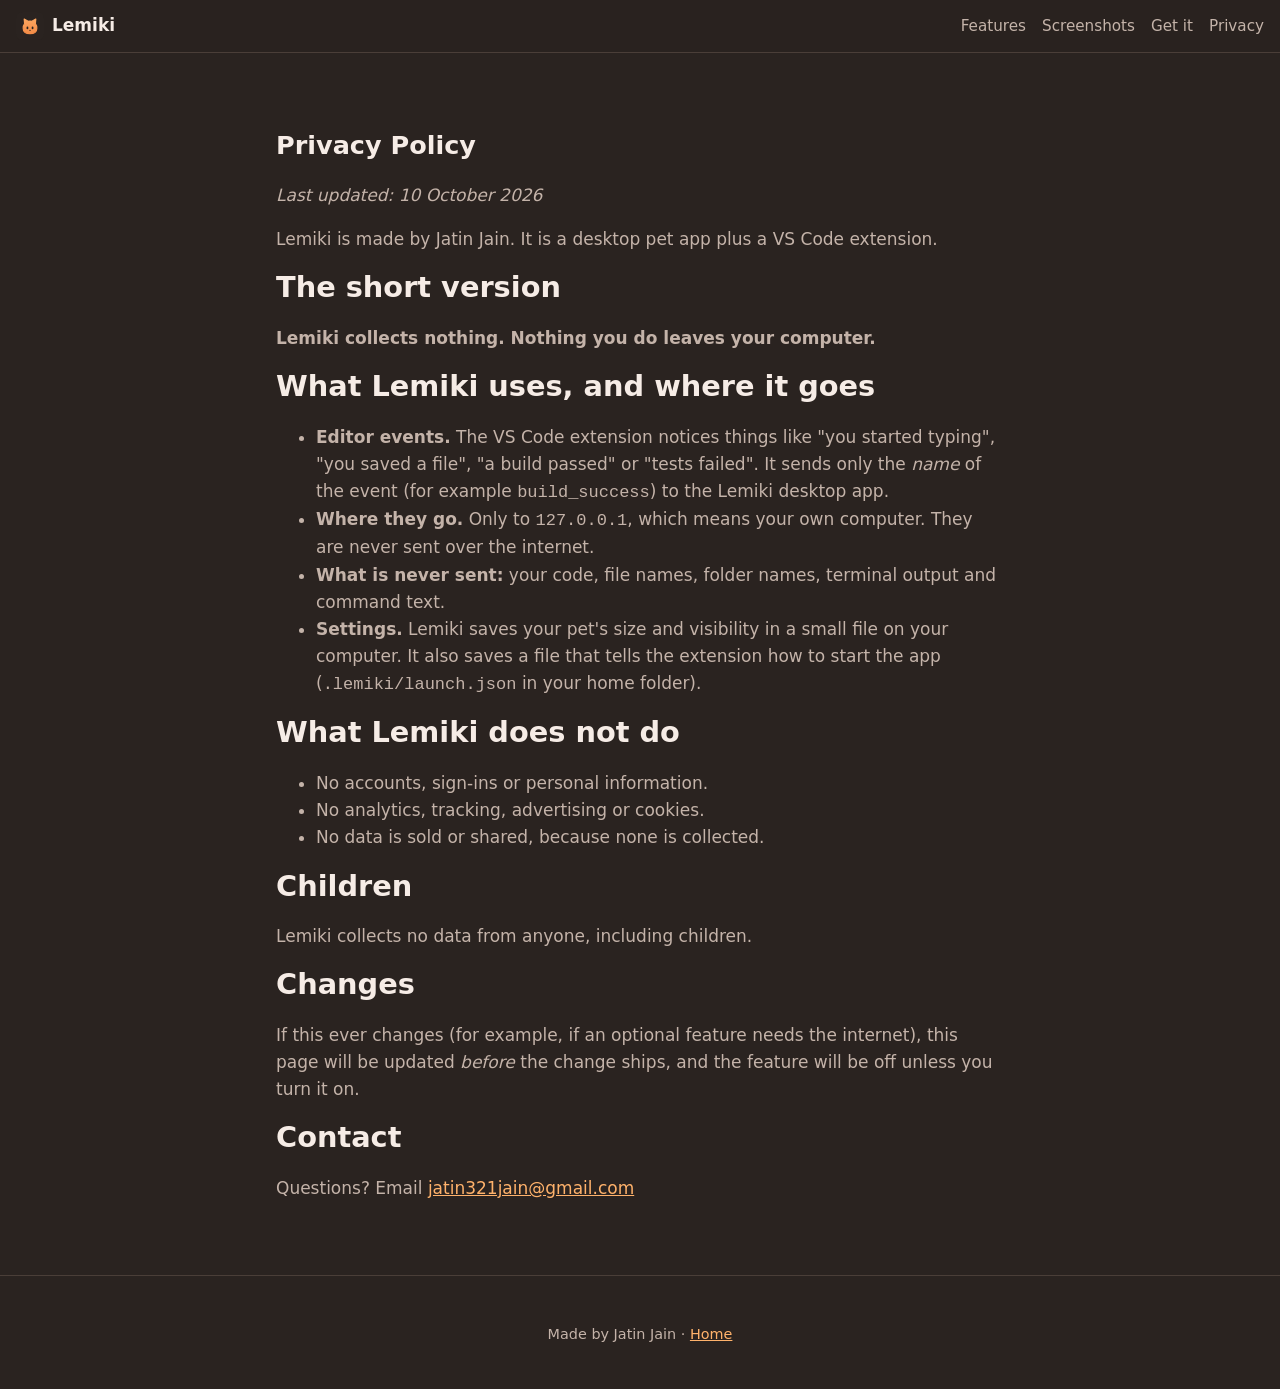
==== privacy.html @ 361c8a1d "Lemiki website: home page, privacy policy, screenshots Co-Authored-By: Claude Opus 5.5 <noreply@anth" ====
<!doctype html>
<html lang="en">
  <head>
    <meta charset="UTF-8" />
    <meta name="viewport" content="width=device-width, initial-scale=1" />
    <title>Lemiki · Privacy Policy</title>
    <meta name="description" content="Lemiki collects nothing. Nothing you do leaves your computer." />
    <link rel="icon" type="image/svg+xml" href="assets/icon.svg" />
    <link rel="stylesheet" href="styles.css" />
  </head>
  <body>
    <header class="nav">
      <a class="brand" href="./"><img src="assets/icon.svg" alt="" width="28" height="28" />Lemiki</a>
      <nav>
        <a href="./#features">Features</a>
        <a href="./#screenshots">Screenshots</a>
        <a href="./#get">Get it</a>
        <a href="privacy.html">Privacy</a>
      </nav>
    </header>

    <main>
      <section class="page">
        <h1>Privacy Policy</h1>
        <p><em>Last updated: 10 October 2026</em></p>
        <p>Lemiki is made by Jatin Jain. It is a desktop pet app plus a VS Code extension.</p>

        <h2>The short version</h2>
        <p><strong>Lemiki collects nothing. Nothing you do leaves your computer.</strong></p>

        <h2>What Lemiki uses, and where it goes</h2>
        <ul>
          <li>
            <strong>Editor events.</strong> The VS Code extension notices things like "you started typing", "you saved
            a file", "a build passed" or "tests failed". It sends only the <em>name</em> of the event (for example
            <code>build_success</code>) to the Lemiki desktop app.
          </li>
          <li>
            <strong>Where they go.</strong> Only to <code>127.0.0.1</code>, which means your own computer. They are
            never sent over the internet.
          </li>
          <li><strong>What is never sent:</strong> your code, file names, folder names, terminal output and command text.</li>
          <li>
            <strong>Settings.</strong> Lemiki saves your pet's size and visibility in a small file on your computer. It
            also saves a file that tells the extension how to start the app (<code>.lemiki/launch.json</code> in your
            home folder).
          </li>
        </ul>

        <h2>What Lemiki does not do</h2>
        <ul>
          <li>No accounts, sign-ins or personal information.</li>
          <li>No analytics, tracking, advertising or cookies.</li>
          <li>No data is sold or shared, because none is collected.</li>
        </ul>

        <h2>Children</h2>
        <p>Lemiki collects no data from anyone, including children.</p>

        <h2>Changes</h2>
        <p>
          If this ever changes (for example, if an optional feature needs the internet), this page will be updated
          <em>before</em> the change ships, and the feature will be off unless you turn it on.
        </p>

        <h2>Contact</h2>
        <p>Questions? Email <a href="mailto:jatin321jain@gmail.com">jatin321jain@gmail.com</a></p>
      </section>
    </main>

    <footer>
      <p>Made by Jatin Jain · <a href="./">Home</a></p>
    </footer>
  </body>
</html>
---- styles.css ----
:root {
  --bg: #2a2320;
  --bg-raised: #352c28;
  --line: #4a3e38;
  --text: #f6ece6;
  --muted: #c4b3a9;
  --accent: #f0803c;
  --accent-soft: #ffb26b;
  --radius: 14px;
}

* {
  box-sizing: border-box;
}

html {
  scroll-behavior: smooth;
}

body {
  margin: 0;
  background: var(--bg);
  color: var(--text);
  font: 17px/1.6 system-ui, -apple-system, 'Segoe UI', Roboto, sans-serif;
}

a {
  color: var(--accent-soft);
}

h1,
h2,
h3 {
  line-height: 1.2;
}

h2 {
  font-size: 1.8rem;
  margin: 0 0 1.25rem;
}

main > section {
  max-width: 1040px;
  margin: 0 auto;
  padding: 3.5rem 16px;
}

/* Top bar */
.nav {
  position: sticky;
  top: 0;
  z-index: 1;
  display: flex;
  align-items: center;
  justify-content: space-between;
  gap: 1rem;
  padding: 0.75rem 16px;
  background: rgb(42 35 32 / 0.92);
  backdrop-filter: blur(8px);
  border-bottom: 1px solid var(--line);
}

.brand {
  display: flex;
  align-items: center;
  gap: 0.5rem;
  color: var(--text);
  font-weight: 700;
  text-decoration: none;
}

.nav nav {
  display: flex;
  flex-wrap: wrap;
  gap: 1rem;
}

.nav nav a {
  color: var(--muted);
  text-decoration: none;
  font-size: 0.95rem;
}

.nav nav a:hover {
  color: var(--text);
}

/* Hero */
.hero {
  text-align: center;
  padding-top: 5rem !important;
}

.hero h1 {
  font-size: clamp(2.6rem, 8vw, 4rem);
  margin: 0.5rem 0;
}

.tagline {
  font-size: 1.3rem;
  color: var(--muted);
  max-width: 34rem;
  margin: 0 auto 2rem;
}

.cta {
  display: flex;
  flex-wrap: wrap;
  justify-content: center;
  gap: 0.75rem;
}

.button {
  display: inline-block;
  padding: 0.8rem 1.4rem;
  border-radius: 999px;
  border: 1px solid var(--line);
  color: var(--text);
  text-decoration: none;
  font-weight: 600;
}

.button.primary {
  background: var(--accent);
  border-color: var(--accent);
  color: #1d1714;
}

.button:hover {
  filter: brightness(1.1);
}

.note {
  color: var(--muted);
  font-size: 0.9rem;
  margin-top: 1rem;
}

/* Description */
.description p {
  max-width: 44rem;
  color: var(--muted);
}

/* Cards */
.grid {
  display: grid;
  grid-template-columns: repeat(auto-fit, minmax(220px, 1fr));
  gap: 1rem;
}

.grid.two {
  grid-template-columns: repeat(auto-fit, minmax(280px, 1fr));
}

.card,
.platform {
  background: var(--bg-raised);
  border: 1px solid var(--line);
  border-radius: var(--radius);
  padding: 1.25rem;
}

.card h3,
.platform h3 {
  margin: 0.25rem 0;
}

.card p,
.platform p {
  margin: 0;
  color: var(--muted);
}

.emoji {
  font-size: 1.8rem;
}

.facts {
  margin-top: 2rem;
  color: var(--muted);
}

.facts strong {
  color: var(--text);
}

/* Screenshots */
.screenshots figure {
  margin: 0 0 2rem;
}

.screenshots img {
  width: 100%;
  height: auto;
  border-radius: var(--radius);
  border: 1px solid var(--line);
}

.screenshots figcaption {
  color: var(--muted);
  font-size: 0.95rem;
  margin-top: 0.5rem;
  text-align: center;
}

/* Platforms */
.platform {
  display: block;
  text-decoration: none;
  color: var(--text);
  transition: border-color 0.15s;
}

.platform:hover {
  border-color: var(--accent);
}

.platform .link {
  display: inline-block;
  margin-top: 0.75rem;
  color: var(--accent-soft);
  font-weight: 600;
}

.steps-title {
  margin-top: 2.5rem;
}

.steps {
  color: var(--muted);
}

/* FAQ */
details {
  background: var(--bg-raised);
  border: 1px solid var(--line);
  border-radius: var(--radius);
  padding: 1rem 1.25rem;
  margin-bottom: 0.75rem;
}

summary {
  cursor: pointer;
  font-weight: 600;
}

details p {
  color: var(--muted);
  margin-bottom: 0;
}

/* Privacy page */
.page {
  max-width: 760px;
}

.page p,
.page li {
  color: var(--muted);
}

footer {
  border-top: 1px solid var(--line);
  text-align: center;
  color: var(--muted);
  font-size: 0.9rem;
  padding: 2rem 16px;
}
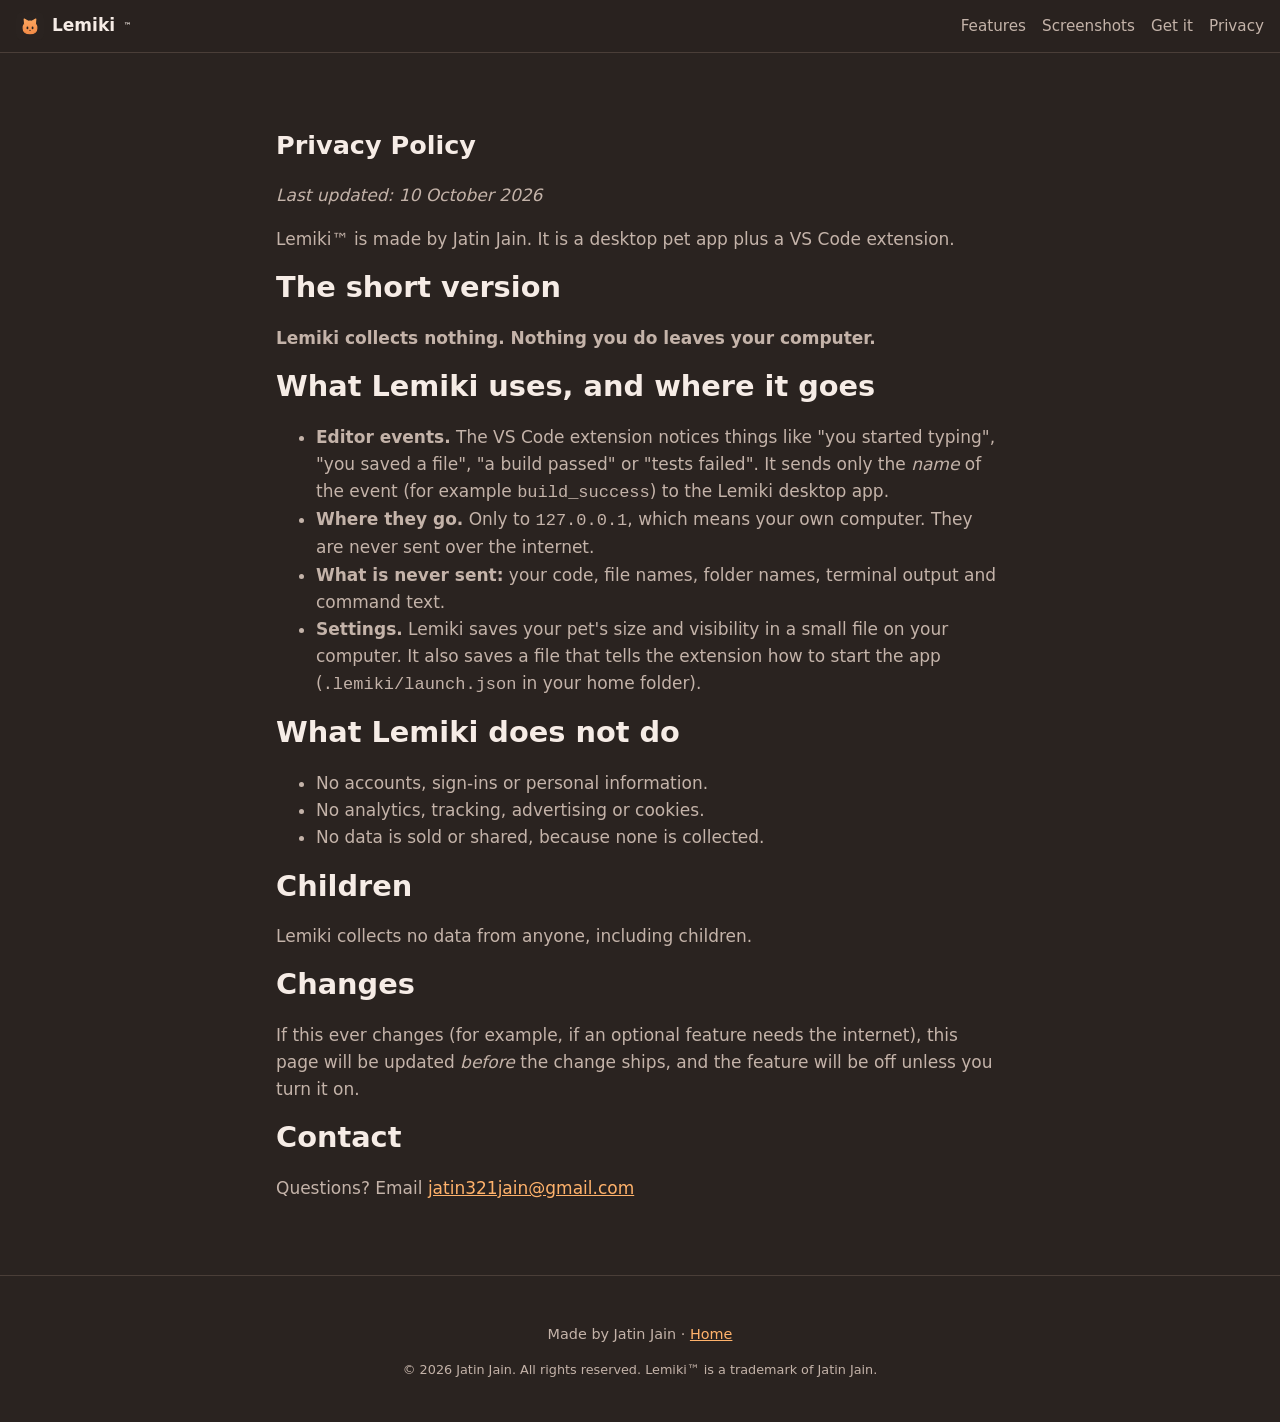
==== commit 3b928488: "Add trademark mark, platform icons and copyright notice Co-Authored-By: Claude Opus 5.5 <noreply@ant" ====
--- a/privacy.html
+++ b/privacy.html
@@ -3,14 +3,14 @@
   <head>
     <meta charset="UTF-8" />
     <meta name="viewport" content="width=device-width, initial-scale=1" />
-    <title>Lemiki · Privacy Policy</title>
+    <title>Lemiki™ · Privacy Policy</title>
     <meta name="description" content="Lemiki collects nothing. Nothing you do leaves your computer." />
     <link rel="icon" type="image/svg+xml" href="assets/icon.svg" />
     <link rel="stylesheet" href="styles.css" />
   </head>
   <body>
     <header class="nav">
-      <a class="brand" href="./"><img src="assets/icon.svg" alt="" width="28" height="28" />Lemiki</a>
+      <a class="brand" href="./"><img src="assets/icon.svg" alt="" width="28" height="28" />Lemiki<sup class="tm" title="Lemiki is a trademark of Jatin Jain">™</sup></a>
       <nav>
         <a href="./#features">Features</a>
         <a href="./#screenshots">Screenshots</a>
@@ -23,7 +23,7 @@
       <section class="page">
         <h1>Privacy Policy</h1>
         <p><em>Last updated: 10 October 2026</em></p>
-        <p>Lemiki is made by Jatin Jain. It is a desktop pet app plus a VS Code extension.</p>
+        <p>Lemiki™ is made by Jatin Jain. It is a desktop pet app plus a VS Code extension.</p>
 
         <h2>The short version</h2>
         <p><strong>Lemiki collects nothing. Nothing you do leaves your computer.</strong></p>
@@ -70,6 +70,7 @@
 
     <footer>
       <p>Made by Jatin Jain · <a href="./">Home</a></p>
+      <p class="legal">© 2026 Jatin Jain. All rights reserved. Lemiki™ is a trademark of Jatin Jain.</p>
     </footer>
   </body>
 </html>
--- a/styles.css
+++ b/styles.css
@@ -216,6 +216,13 @@
   border-color: var(--accent);
 }
 
+.platform-icon {
+  width: 40px;
+  height: 40px;
+  color: var(--accent-soft);
+  margin-bottom: 0.5rem;
+}
+
 .platform .link {
   display: inline-block;
   margin-top: 0.75rem;
@@ -267,3 +274,17 @@
   font-size: 0.9rem;
   padding: 2rem 16px;
 }
+
+/* Trademark mark after the product name */
+.tm {
+  font-size: 0.45em;
+  font-weight: 600;
+  margin-left: 0.1em;
+  vertical-align: super;
+  line-height: 0;
+}
+
+.legal {
+  font-size: 0.8rem;
+  margin-top: 0.25rem;
+}
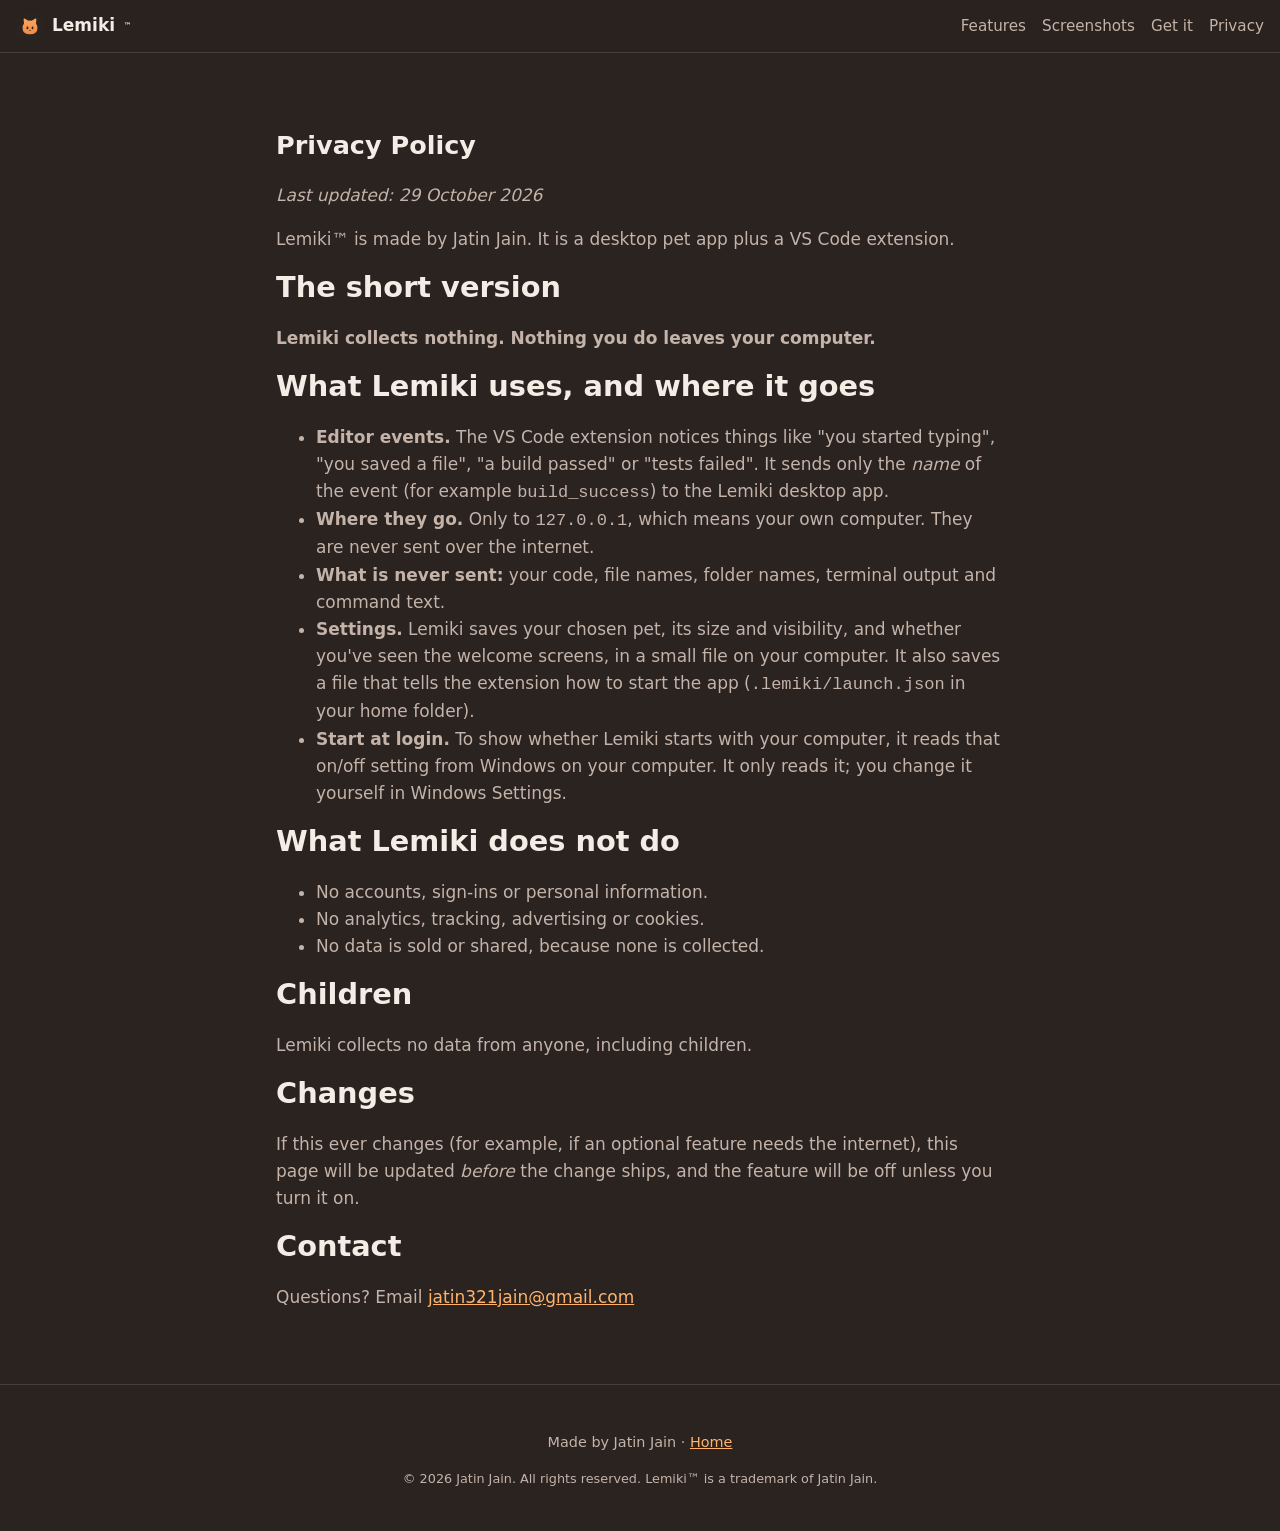
==== commit 9cbce0f2: "v0.4: five pets, home screen, start with Windows Co-Authored-By: Claude Opus 5.5 <noreply@anthropic." ====
--- a/privacy.html
+++ b/privacy.html
@@ -22,7 +22,7 @@
     <main>
       <section class="page">
         <h1>Privacy Policy</h1>
-        <p><em>Last updated: 10 October 2026</em></p>
+        <p><em>Last updated: 29 October 2026</em></p>
         <p>Lemiki™ is made by Jatin Jain. It is a desktop pet app plus a VS Code extension.</p>
 
         <h2>The short version</h2>
@@ -41,9 +41,13 @@
           </li>
           <li><strong>What is never sent:</strong> your code, file names, folder names, terminal output and command text.</li>
           <li>
-            <strong>Settings.</strong> Lemiki saves your pet's size and visibility in a small file on your computer. It
-            also saves a file that tells the extension how to start the app (<code>.lemiki/launch.json</code> in your
-            home folder).
+            <strong>Settings.</strong> Lemiki saves your chosen pet, its size and visibility, and whether you've seen the
+            welcome screens, in a small file on your computer. It also saves a file that tells the extension how to start
+            the app (<code>.lemiki/launch.json</code> in your home folder).
+          </li>
+          <li>
+            <strong>Start at login.</strong> To show whether Lemiki starts with your computer, it reads that on/off
+            setting from Windows on your computer. It only reads it; you change it yourself in Windows Settings.
           </li>
         </ul>
 
--- a/styles.css
+++ b/styles.css
@@ -197,6 +197,13 @@
   border: 1px solid var(--line);
 }
 
+/* Portrait screenshots (the app window) stay a sensible size */
+.screenshots figure.narrow img {
+  display: block;
+  max-width: 380px;
+  margin: 0 auto;
+}
+
 .screenshots figcaption {
   color: var(--muted);
   font-size: 0.95rem;
